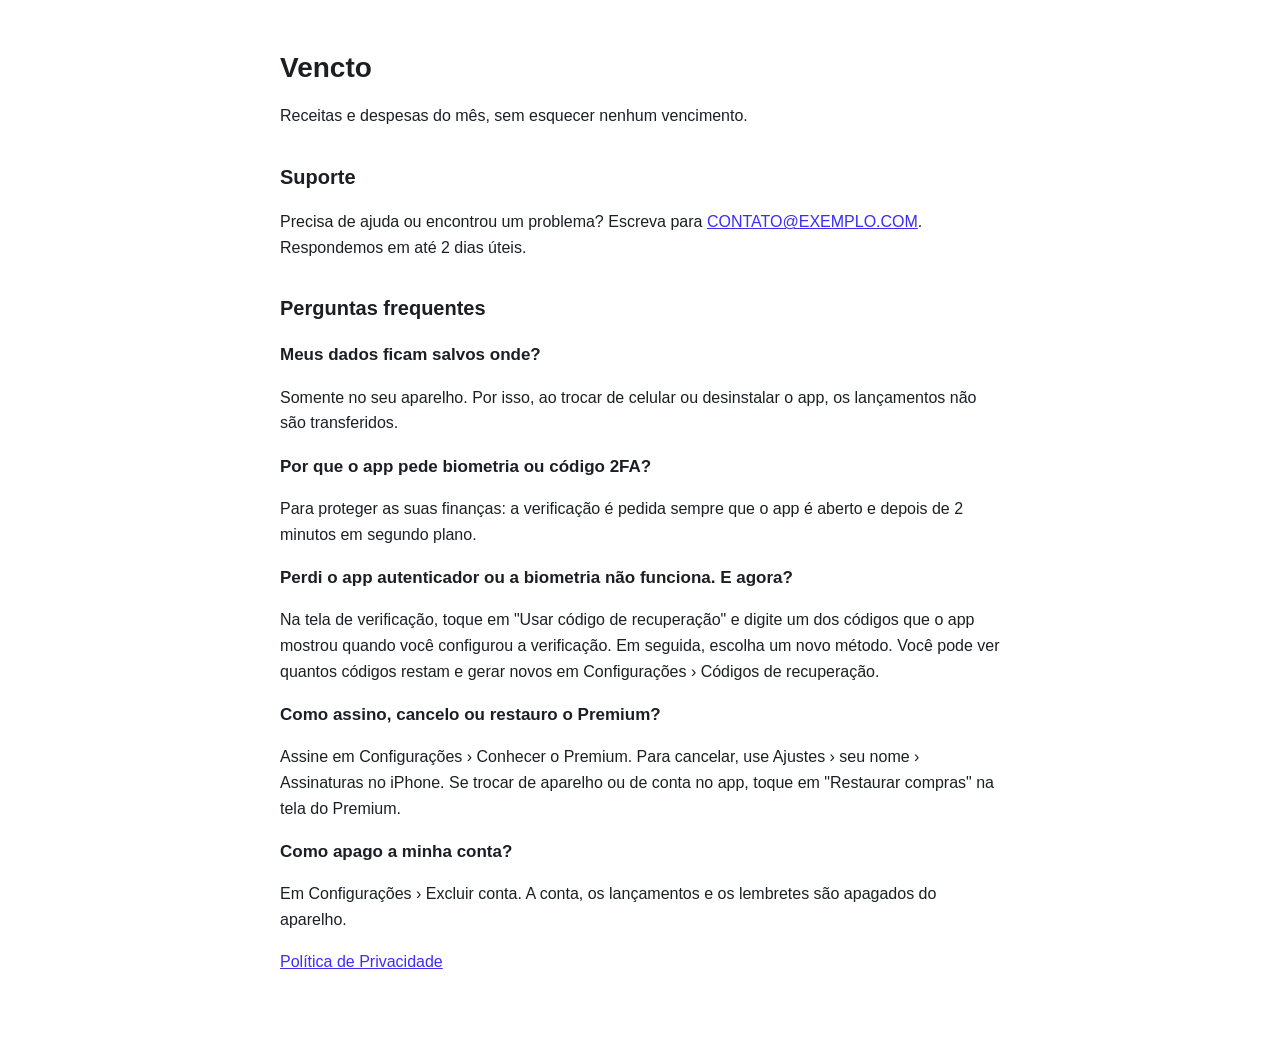
==== index.html @ b56b200f "add files" ====
<!doctype html>
<html lang="pt-BR">
<head>
  <meta charset="utf-8">
  <meta name="viewport" content="width=device-width, initial-scale=1">
  <title>Vencto — Suporte</title>
  <link rel="stylesheet" href="estilo.css">
</head>
<body>
  <main>
    <h1>Vencto</h1>
    <p>Receitas e despesas do mês, sem esquecer nenhum vencimento.</p>

    <h2>Suporte</h2>
    <p>Precisa de ajuda ou encontrou um problema? Escreva para
      <a href="mailto:CONTATO@EXEMPLO.COM">CONTATO@EXEMPLO.COM</a>. Respondemos em até 2 dias úteis.</p>

    <h2>Perguntas frequentes</h2>
    <h3>Meus dados ficam salvos onde?</h3>
    <p>Somente no seu aparelho. Por isso, ao trocar de celular ou desinstalar o app, os lançamentos não são
      transferidos.</p>
    <h3>Por que o app pede biometria ou código 2FA?</h3>
    <p>Para proteger as suas finanças: a verificação é pedida sempre que o app é aberto e depois de 2 minutos em
      segundo plano.</p>
    <h3>Perdi o app autenticador ou a biometria não funciona. E agora?</h3>
    <p>Na tela de verificação, toque em "Usar código de recuperação" e digite um dos códigos que o app mostrou quando
      você configurou a verificação. Em seguida, escolha um novo método. Você pode ver quantos códigos restam e gerar
      novos em Configurações › Códigos de recuperação.</p>
    <h3>Como assino, cancelo ou restauro o Premium?</h3>
    <p>Assine em Configurações › Conhecer o Premium. Para cancelar, use Ajustes › seu nome › Assinaturas no iPhone. Se
      trocar de aparelho ou de conta no app, toque em "Restaurar compras" na tela do Premium.</p>
    <h3>Como apago a minha conta?</h3>
    <p>Em Configurações › Excluir conta. A conta, os lançamentos e os lembretes são apagados do aparelho.</p>

    <p><a href="privacidade.html">Política de Privacidade</a></p>
  </main>
</body>
</html>
---- estilo.css ----
:root {
  --bg: #ffffff;
  --text: #1b1f24;
  --muted: #5b6573;
  --link: #3d2df5;
}

@media (prefers-color-scheme: dark) {
  :root {
    --bg: #0d1117;
    --text: #e6edf3;
    --muted: #8b949e;
    --link: #9b8fff;
  }
}

body {
  margin: 0;
  background: var(--bg);
  color: var(--text);
  font: 16px/1.6 -apple-system, BlinkMacSystemFont, "Segoe UI", Roboto, sans-serif;
}

main {
  max-width: 720px;
  margin: 0 auto;
  padding: 32px 16px 64px;
}

h1 { font-size: 28px; line-height: 1.2; }
h2 { font-size: 20px; margin-top: 32px; }
h3 { font-size: 17px; margin-bottom: 4px; }
a { color: var(--link); }
.muted { color: var(--muted); }
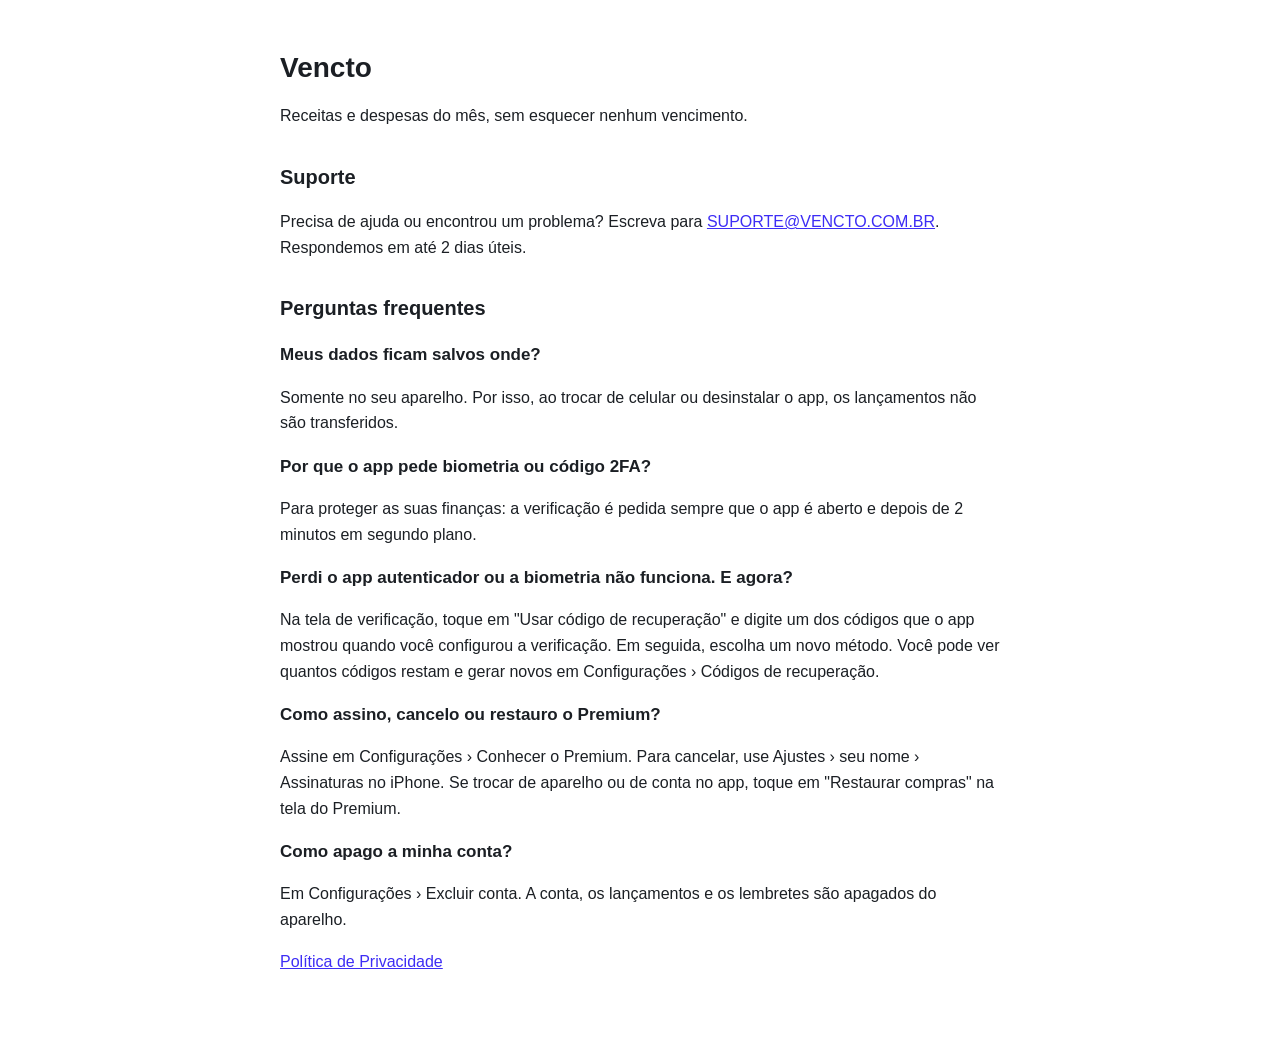
==== commit 049055a5: "Update email contato" ====
--- a/index.html
+++ b/index.html
@@ -13,7 +13,7 @@
 
     <h2>Suporte</h2>
     <p>Precisa de ajuda ou encontrou um problema? Escreva para
-      <a href="mailto:CONTATO@EXEMPLO.COM">CONTATO@EXEMPLO.COM</a>. Respondemos em até 2 dias úteis.</p>
+      <a href="mailto:CONTATO@EXEMPLO.COM">SUPORTE@VENCTO.COM.BR</a>. Respondemos em até 2 dias úteis.</p>
 
     <h2>Perguntas frequentes</h2>
     <h3>Meus dados ficam salvos onde?</h3>
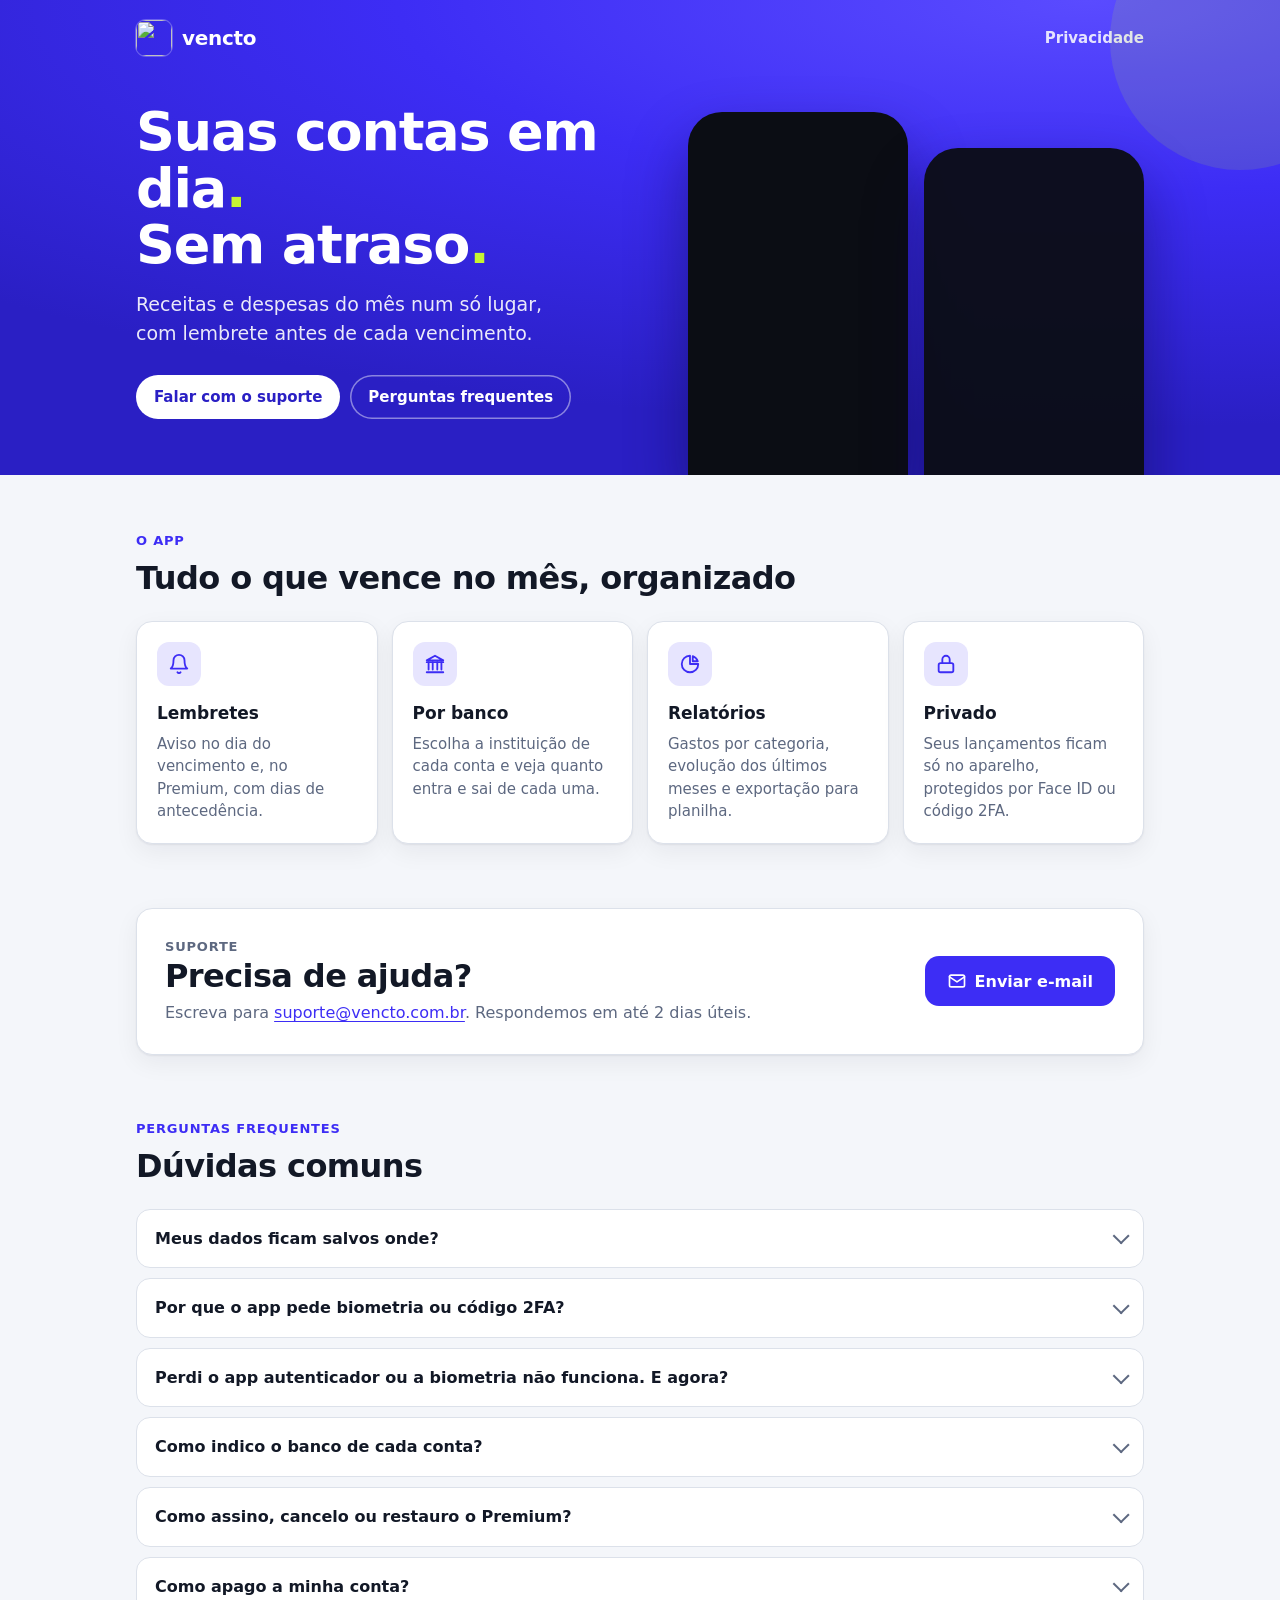
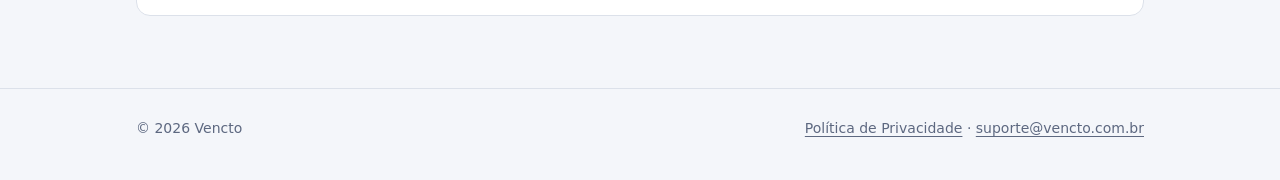
==== commit da3e1248: "mudando estilo" ====
--- a/index.html
+++ b/index.html
@@ -4,35 +4,129 @@
   <meta charset="utf-8">
   <meta name="viewport" content="width=device-width, initial-scale=1">
   <title>Vencto — Suporte</title>
+  <meta name="description" content="Vencto: receitas e despesas do mês, sem esquecer nenhum vencimento. Suporte e perguntas frequentes.">
+  <meta name="theme-color" content="#3D2DF5">
+  <link rel="icon" href="img/logo.png">
+  <link rel="apple-touch-icon" href="img/logo.png">
   <link rel="stylesheet" href="estilo.css">
 </head>
 <body>
+  <header class="hero">
+    <div class="wrap">
+      <nav class="nav">
+        <a class="brand" href="./"><img src="img/logo.png" alt="">vencto</a>
+        <a class="link" href="privacidade.html">Privacidade</a>
+      </nav>
+
+      <div class="hero-grid">
+        <div class="hero-copy">
+          <h1>Suas contas em dia<span class="dot">.</span><br>Sem atraso<span class="dot">.</span></h1>
+          <p class="lead">Receitas e despesas do mês num só lugar, com lembrete antes de cada vencimento.</p>
+          <div class="actions">
+            <a class="pill pill-light" href="#suporte">Falar com o suporte</a>
+            <a class="pill pill-ghost" href="#perguntas">Perguntas frequentes</a>
+          </div>
+        </div>
+        <div class="phones" aria-hidden="true">
+          <div class="phone"><img src="img/app-inicio.png" alt=""></div>
+          <div class="phone back"><img src="img/app-instituicoes.png" alt=""></div>
+        </div>
+      </div>
+    </div>
+  </header>
+
   <main>
-    <h1>Vencto</h1>
-    <p>Receitas e despesas do mês, sem esquecer nenhum vencimento.</p>
+    <section>
+      <div class="wrap">
+        <p class="eyebrow">O app</p>
+        <h2>Tudo o que vence no mês, organizado</h2>
+        <div class="features">
+          <article class="card feature">
+            <div class="icon"><svg viewBox="0 0 24 24" fill="none" stroke="currentColor" stroke-width="2" stroke-linecap="round" stroke-linejoin="round"><path d="M6 8a6 6 0 0 1 12 0c0 7 3 9 3 9H3s3-2 3-9"/><path d="M10.3 21a1.94 1.94 0 0 0 3.4 0"/></svg></div>
+            <h3>Lembretes</h3>
+            <p>Aviso no dia do vencimento e, no Premium, com dias de antecedência.</p>
+          </article>
+          <article class="card feature">
+            <div class="icon"><svg viewBox="0 0 24 24" fill="none" stroke="currentColor" stroke-width="2" stroke-linecap="round" stroke-linejoin="round"><path d="M3 10h18"/><path d="M5 10v8M9.5 10v8M14.5 10v8M19 10v8"/><path d="M3 21h18"/><path d="M12 3 3 8h18z"/></svg></div>
+            <h3>Por banco</h3>
+            <p>Escolha a instituição de cada conta e veja quanto entra e sai de cada uma.</p>
+          </article>
+          <article class="card feature">
+            <div class="icon"><svg viewBox="0 0 24 24" fill="none" stroke="currentColor" stroke-width="2" stroke-linecap="round" stroke-linejoin="round"><path d="M21 12a9 9 0 1 1-9-9v9z"/><path d="M15 3.5A9 9 0 0 1 20.5 9H15z"/></svg></div>
+            <h3>Relatórios</h3>
+            <p>Gastos por categoria, evolução dos últimos meses e exportação para planilha.</p>
+          </article>
+          <article class="card feature">
+            <div class="icon"><svg viewBox="0 0 24 24" fill="none" stroke="currentColor" stroke-width="2" stroke-linecap="round" stroke-linejoin="round"><rect x="4" y="11" width="16" height="10" rx="2"/><path d="M8 11V7a4 4 0 0 1 8 0v4"/></svg></div>
+            <h3>Privado</h3>
+            <p>Seus lançamentos ficam só no aparelho, protegidos por Face ID ou código 2FA.</p>
+          </article>
+        </div>
+      </div>
+    </section>
 
-    <h2>Suporte</h2>
-    <p>Precisa de ajuda ou encontrou um problema? Escreva para
-      <a href="mailto:CONTATO@EXEMPLO.COM">SUPORTE@VENCTO.COM.BR</a>. Respondemos em até 2 dias úteis.</p>
+    <section id="suporte">
+      <div class="wrap">
+        <div class="card support">
+          <div>
+            <p class="eyebrow">Suporte</p>
+            <h2>Precisa de ajuda?</h2>
+            <p>Escreva para <a href="mailto:suporte@vencto.com.br">suporte@vencto.com.br</a>. Respondemos em até 2 dias úteis.</p>
+          </div>
+          <a class="btn" href="mailto:suporte@vencto.com.br">
+            <svg width="20" height="20" viewBox="0 0 24 24" fill="none" stroke="currentColor" stroke-width="2" stroke-linecap="round" stroke-linejoin="round" aria-hidden="true"><rect x="3" y="5" width="18" height="14" rx="2"/><path d="m3 7 9 6 9-6"/></svg>
+            Enviar e-mail
+          </a>
+        </div>
+      </div>
+    </section>
 
-    <h2>Perguntas frequentes</h2>
-    <h3>Meus dados ficam salvos onde?</h3>
-    <p>Somente no seu aparelho. Por isso, ao trocar de celular ou desinstalar o app, os lançamentos não são
-      transferidos.</p>
-    <h3>Por que o app pede biometria ou código 2FA?</h3>
-    <p>Para proteger as suas finanças: a verificação é pedida sempre que o app é aberto e depois de 2 minutos em
-      segundo plano.</p>
-    <h3>Perdi o app autenticador ou a biometria não funciona. E agora?</h3>
-    <p>Na tela de verificação, toque em "Usar código de recuperação" e digite um dos códigos que o app mostrou quando
-      você configurou a verificação. Em seguida, escolha um novo método. Você pode ver quantos códigos restam e gerar
-      novos em Configurações › Códigos de recuperação.</p>
-    <h3>Como assino, cancelo ou restauro o Premium?</h3>
-    <p>Assine em Configurações › Conhecer o Premium. Para cancelar, use Ajustes › seu nome › Assinaturas no iPhone. Se
-      trocar de aparelho ou de conta no app, toque em "Restaurar compras" na tela do Premium.</p>
-    <h3>Como apago a minha conta?</h3>
-    <p>Em Configurações › Excluir conta. A conta, os lançamentos e os lembretes são apagados do aparelho.</p>
+    <section id="perguntas">
+      <div class="wrap">
+        <p class="eyebrow">Perguntas frequentes</p>
+        <h2>Dúvidas comuns</h2>
+        <div class="faq">
+          <details>
+            <summary>Meus dados ficam salvos onde?</summary>
+            <p>Somente no seu aparelho. Por isso, ao trocar de celular ou desinstalar o app, os lançamentos não são
+              transferidos.</p>
+          </details>
+          <details>
+            <summary>Por que o app pede biometria ou código 2FA?</summary>
+            <p>Para proteger as suas finanças: a verificação é pedida sempre que o app é aberto e depois de 2 minutos em
+              segundo plano.</p>
+          </details>
+          <details>
+            <summary>Perdi o app autenticador ou a biometria não funciona. E agora?</summary>
+            <p>Na tela de verificação, toque em "Usar código de recuperação" e digite um dos códigos que o app mostrou
+              quando você configurou a verificação. Em seguida, escolha um novo método. Você pode ver quantos códigos
+              restam e gerar novos em Configurações › Códigos de recuperação.</p>
+          </details>
+          <details>
+            <summary>Como indico o banco de cada conta?</summary>
+            <p>No lançamento, toque em "Instituição financeira" e busque pelo nome ou pelo código do banco. O campo é
+              opcional. Em Relatórios › Por instituição você vê receitas e despesas de cada banco no mês e nos últimos
+              6 meses.</p>
+          </details>
+          <details>
+            <summary>Como assino, cancelo ou restauro o Premium?</summary>
+            <p>Assine em Configurações › Conhecer o Premium. Para cancelar, use Ajustes › seu nome › Assinaturas no
+              iPhone. Se trocar de aparelho ou de conta no app, toque em "Restaurar compras" na tela do Premium.</p>
+          </details>
+          <details>
+            <summary>Como apago a minha conta?</summary>
+            <p>Em Configurações › Excluir conta. A conta, os lançamentos e os lembretes são apagados do aparelho.</p>
+          </details>
+        </div>
+      </div>
+    </section>
+  </main>
 
-    <p><a href="privacidade.html">Política de Privacidade</a></p>
-  </main>
+  <footer>
+    <div class="wrap">
+      <span>© 2026 Vencto</span>
+      <span><a href="privacidade.html">Política de Privacidade</a> · <a href="mailto:suporte@vencto.com.br">suporte@vencto.com.br</a></span>
+    </div>
+  </footer>
 </body>
 </html>
--- a/estilo.css
+++ b/estilo.css
@@ -1,34 +1,250 @@
+/* Páginas públicas do Vencto: mesmas cores e formas do app. */
 :root {
-  --bg: #ffffff;
-  --text: #1b1f24;
-  --muted: #5b6573;
-  --link: #3d2df5;
+  color-scheme: light;
+  --bg: #f4f6fa;
+  --surface: #ffffff;
+  --surface-alt: #eef1f6;
+  --border: #dce1ea;
+  --text: #121826;
+  --muted: #5d6880;
+  --primary: #3d2df5;
+  --primary-deep: #2a1fc4;
+  --on-primary: #ffffff;
+  --lime: #c6f432;
+  --income: #13915a;
+  --expense: #d93a4a;
+  --shadow: 0 1px 2px rgb(18 24 38 / 6%), 0 8px 24px rgb(18 24 38 / 6%);
 }
 
 @media (prefers-color-scheme: dark) {
-  :root {
+  :root:not([data-theme="light"]) {
+    color-scheme: dark;
     --bg: #0d1117;
-    --text: #e6edf3;
-    --muted: #8b949e;
-    --link: #9b8fff;
+    --surface: #161b24;
+    --surface-alt: #1f2633;
+    --border: #2a3343;
+    --text: #ecf0f7;
+    --muted: #97a2b8;
+    --primary: #7262ff;
+    --primary-deep: #3d2df5;
+    --income: #3dd68c;
+    --expense: #ff6b78;
+    --shadow: 0 1px 2px rgb(0 0 0 / 30%), 0 8px 24px rgb(0 0 0 / 25%);
   }
 }
+
+:root[data-theme="dark"] {
+  color-scheme: dark;
+  --bg: #0d1117;
+  --surface: #161b24;
+  --surface-alt: #1f2633;
+  --border: #2a3343;
+  --text: #ecf0f7;
+  --muted: #97a2b8;
+  --primary: #7262ff;
+  --primary-deep: #3d2df5;
+  --income: #3dd68c;
+  --expense: #ff6b78;
+  --shadow: 0 1px 2px rgb(0 0 0 / 30%), 0 8px 24px rgb(0 0 0 / 25%);
+}
+
+* { box-sizing: border-box; }
+
+html { -webkit-text-size-adjust: 100%; }
 
 body {
   margin: 0;
   background: var(--bg);
   color: var(--text);
-  font: 16px/1.6 -apple-system, BlinkMacSystemFont, "Segoe UI", Roboto, sans-serif;
-}
-
-main {
-  max-width: 720px;
-  margin: 0 auto;
-  padding: 32px 16px 64px;
-}
-
-h1 { font-size: 28px; line-height: 1.2; }
-h2 { font-size: 20px; margin-top: 32px; }
-h3 { font-size: 17px; margin-bottom: 4px; }
-a { color: var(--link); }
+  font: 16px/1.6 -apple-system, BlinkMacSystemFont, "SF Pro Text", system-ui, "Segoe UI", Roboto, sans-serif;
+  -webkit-font-smoothing: antialiased;
+}
+
+a { color: var(--primary); text-underline-offset: 3px; }
+img { max-width: 100%; display: block; }
+
+.wrap { max-width: 1040px; margin: 0 auto; padding: 0 16px; }
+
+/* Topo roxo, como a abertura do app */
+.hero {
+  position: relative;
+  overflow: hidden;
+  background: radial-gradient(120% 90% at 85% 0%, #5a4bff 0%, #3d2df5 45%, #2a1fc4 100%);
+  color: #fff;
+  padding: 20px 0 0;
+}
+.hero::after {
+  /* o ponto verde-limão do logo, ampliado como detalhe de fundo */
+  content: "";
+  position: absolute;
+  right: -90px;
+  top: -90px;
+  width: 260px;
+  height: 260px;
+  border-radius: 50%;
+  background: var(--lime);
+  opacity: 0.12;
+}
+.nav { display: flex; align-items: center; justify-content: space-between; gap: 12px; }
+.brand { display: flex; align-items: center; gap: 10px; color: #fff; text-decoration: none; font-weight: 800; font-size: 20px; letter-spacing: -0.3px; }
+.brand img { width: 36px; height: 36px; border-radius: 10px; box-shadow: 0 0 0 1px rgb(255 255 255 / 25%); }
+.nav a.link { color: #fff; opacity: 0.85; font-weight: 600; font-size: 15px; text-decoration: none; }
+.nav a.link:hover { opacity: 1; }
+
+.hero-grid {
+  display: grid;
+  grid-template-columns: 1.1fr 0.9fr;
+  align-items: end;
+  gap: 32px;
+  padding-top: 48px;
+}
+.hero h1 { font-size: clamp(34px, 6vw, 54px); line-height: 1.05; letter-spacing: -1.2px; margin: 0 0 16px; font-weight: 800; }
+.hero h1 .dot { color: var(--lime); }
+.hero p.lead { font-size: 19px; line-height: 1.5; opacity: 0.9; margin: 0 0 28px; max-width: 34ch; }
+.hero-copy { padding-bottom: 56px; }
+
+.pill {
+  display: inline-flex;
+  align-items: center;
+  gap: 8px;
+  padding: 10px 18px;
+  border-radius: 999px;
+  font-weight: 700;
+  font-size: 15px;
+  text-decoration: none;
+}
+.pill-light { background: #fff; color: #2a1fc4; }
+.pill-ghost { color: #fff; box-shadow: inset 0 0 0 1.5px rgb(255 255 255 / 45%); }
+.actions { display: flex; flex-wrap: wrap; gap: 10px; }
+
+.phones { display: flex; justify-content: center; gap: 16px; margin-bottom: -2px; }
+.phone {
+  width: 220px;
+  border-radius: 34px 34px 0 0;
+  padding: 10px 10px 0;
+  background: #0b0d14;
+  box-shadow: 0 30px 60px rgb(10 6 60 / 45%);
+}
+.phone img { border-radius: 26px 26px 0 0; aspect-ratio: 9 / 16; object-fit: cover; object-position: top; }
+.phone.back { transform: translateY(36px); opacity: 0.95; }
+
+/* Seções */
+section { padding: 56px 0 8px; }
+.eyebrow { color: var(--primary); font-weight: 800; font-size: 13px; letter-spacing: 0.8px; text-transform: uppercase; margin: 0 0 8px; }
+h2 { font-size: clamp(24px, 3.5vw, 32px); line-height: 1.15; letter-spacing: -0.6px; margin: 0 0 24px; }
+
+.features { display: grid; grid-template-columns: repeat(4, 1fr); gap: 14px; }
+.card {
+  background: var(--surface);
+  border: 1px solid var(--border);
+  border-radius: 16px;
+  padding: 20px;
+  box-shadow: var(--shadow);
+}
+.feature h3 { font-size: 17px; margin: 14px 0 6px; }
+.feature p { margin: 0; color: var(--muted); font-size: 15px; line-height: 1.5; }
+.icon {
+  width: 44px;
+  height: 44px;
+  border-radius: 12px;
+  display: grid;
+  place-items: center;
+  background: color-mix(in srgb, var(--primary) 12%, transparent);
+  color: var(--primary);
+}
+.icon svg { width: 22px; height: 22px; }
+
+/* Suporte */
+.support {
+  display: flex;
+  flex-wrap: wrap;
+  align-items: center;
+  justify-content: space-between;
+  gap: 20px;
+  padding: 28px;
+}
+.support h2 { margin: 0 0 6px; }
+.support p { margin: 0; color: var(--muted); }
+.btn {
+  display: inline-flex;
+  align-items: center;
+  gap: 8px;
+  min-height: 50px;
+  padding: 0 22px;
+  border-radius: 14px;
+  background: var(--primary);
+  color: var(--on-primary);
+  font-weight: 700;
+  text-decoration: none;
+}
+.btn:hover { filter: brightness(1.08); }
+
+/* Perguntas frequentes */
+.faq { display: grid; gap: 10px; }
+details {
+  background: var(--surface);
+  border: 1px solid var(--border);
+  border-radius: 14px;
+  padding: 0 18px;
+}
+summary {
+  cursor: pointer;
+  list-style: none;
+  padding: 16px 0;
+  font-weight: 700;
+  display: flex;
+  justify-content: space-between;
+  align-items: center;
+  gap: 12px;
+}
+summary::-webkit-details-marker { display: none; }
+summary::after {
+  content: "";
+  flex: none;
+  width: 10px;
+  height: 10px;
+  border-right: 2px solid var(--muted);
+  border-bottom: 2px solid var(--muted);
+  transform: rotate(45deg) translateY(-3px);
+  transition: transform 0.2s;
+}
+details[open] summary::after { transform: rotate(-135deg) translateY(-3px); }
+details p { margin: 0 0 16px; color: var(--muted); }
+
+footer {
+  margin-top: 64px;
+  padding: 28px 0 40px;
+  border-top: 1px solid var(--border);
+  color: var(--muted);
+  font-size: 14px;
+}
+footer .wrap { display: flex; flex-wrap: wrap; justify-content: space-between; gap: 12px; }
+footer a { color: var(--muted); }
+
+/* Página de texto (privacidade) */
+.hero.compact { padding-bottom: 40px; }
+.hero.compact h1 { font-size: clamp(30px, 5vw, 44px); margin: 40px 0 8px; }
+.hero.compact p { margin: 0; opacity: 0.85; }
+.doc { max-width: 760px; margin: -24px auto 0; position: relative; padding: 32px; }
+.doc h2 { font-size: 20px; letter-spacing: -0.2px; margin: 32px 0 8px; }
+.doc h2:first-child { margin-top: 0; }
+.doc p, .doc li { color: var(--text); }
+.doc ul { padding-left: 20px; }
+.doc li { margin-bottom: 6px; }
 .muted { color: var(--muted); }
+
+@media (max-width: 860px) {
+  .hero-grid { grid-template-columns: 1fr; padding-top: 36px; gap: 8px; }
+  .hero-copy { padding-bottom: 8px; }
+  .features { grid-template-columns: repeat(2, 1fr); }
+}
+
+@media (max-width: 520px) {
+  .features { grid-template-columns: 1fr; }
+  .phone { width: 46%; border-radius: 26px 26px 0 0; padding: 7px 7px 0; }
+  .phone img { border-radius: 20px 20px 0 0; }
+  .phone.back { transform: translateY(24px); }
+  .support { padding: 22px; }
+  .doc { padding: 22px; margin-top: -20px; }
+  .nav a.link { font-size: 14px; }
+}
